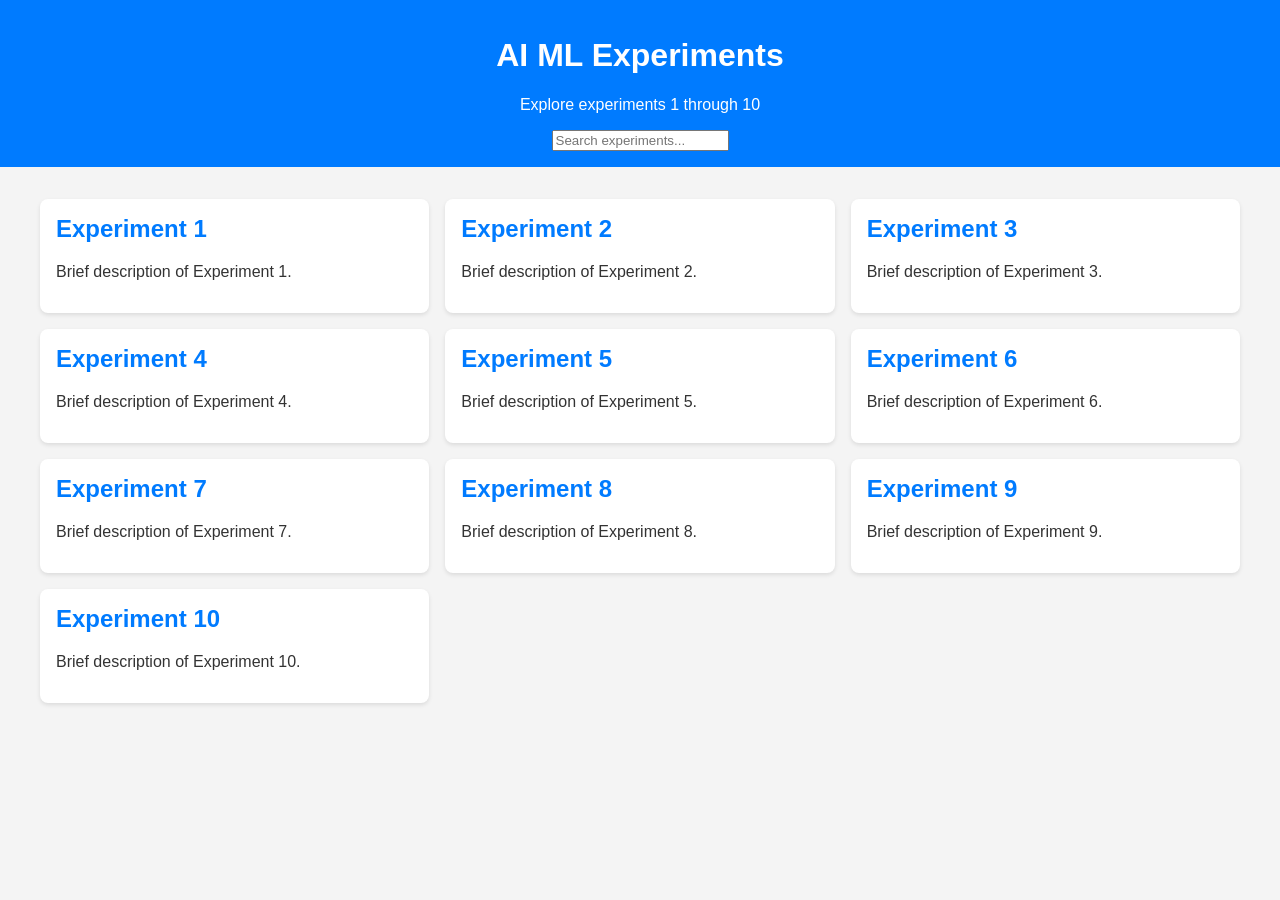
==== index.html @ 82b72f1f "Initial commit - experiments website" ====
<!doctype html>
<html lang="en">
  <head>
    <meta charset="UTF-8" />
    <meta name="viewport" content="width=device-width, initial-scale=1.0" />
    <title>Experiments Collection</title>
    <link rel="stylesheet" href="style.css" />
  </head>
  <body>
    <header>
      <h1>AI ML Experiments</h1>
      <p>Explore experiments 1 through 10</p>
      <input type="text" id="search" placeholder="Search experiments..." />
    </header>
    <main>
      <div class="experiments-list">
        <div class="experiment-card">
          <h2><a href="exp1.html">Experiment 1</a></h2>
          <p>Brief description of Experiment 1.</p>
        </div>
        <div class="experiment-card">
          <h2><a href="exp2.html">Experiment 2</a></h2>
          <p>Brief description of Experiment 2.</p>
        </div>
        <div class="experiment-card">
          <h2><a href="exp3.html">Experiment 3</a></h2>
          <p>Brief description of Experiment 3.</p>
        </div>
        <div class="experiment-card">
          <h2><a href="exp4.html">Experiment 4</a></h2>
          <p>Brief description of Experiment 4.</p>
        </div>
        <div class="experiment-card">
          <h2><a href="exp5.html">Experiment 5</a></h2>
          <p>Brief description of Experiment 5.</p>
        </div>
        <div class="experiment-card">
          <h2><a href="exp6.html">Experiment 6</a></h2>
          <p>Brief description of Experiment 6.</p>
        </div>
        <div class="experiment-card">
          <h2><a href="exp7.html">Experiment 7</a></h2>
          <p>Brief description of Experiment 7.</p>
        </div>
        <div class="experiment-card">
          <h2><a href="exp8.html">Experiment 8</a></h2>
          <p>Brief description of Experiment 8.</p>
        </div>
        <div class="experiment-card">
          <h2><a href="exp9.html">Experiment 9</a></h2>
          <p>Brief description of Experiment 9.</p>
        </div>
        <div class="experiment-card">
          <h2><a href="exp10.html">Experiment 10</a></h2>
          <p>Brief description of Experiment 10.</p>
        </div>
      </div>
    </main>
    <script src="script.js"></script>
  </body>
</html>
---- style.css ----
body {
  font-family: Arial, sans-serif;
  margin: 0;
  padding: 0;
  background-color: #f4f4f4;
  color: #333;
}

header {
  background-color: #007bff;
  color: white;
  text-align: center;
  padding: 1rem;
}

main {
  max-width: 1200px;
  margin: 0 auto;
  padding: 2rem;
}

.experiments-list {
  display: grid;
  grid-template-columns: repeat(auto-fill, minmax(300px, 1fr));
  gap: 1rem;
}

.experiment-card {
  background-color: white;
  border-radius: 8px;
  box-shadow: 0 2px 4px rgba(0, 0, 0, 0.1);
  padding: 1rem;
  transition: transform 0.2s;
}

.experiment-card:hover {
  transform: translateY(-5px);
}

.experiment-card h2 {
  margin-top: 0;
}

.experiment-card a {
  text-decoration: none;
  color: #007bff;
}

.experiment-card a:hover {
  text-decoration: underline;
}

.navigation {
  display: flex;
  justify-content: space-between;
  align-items: center;
  margin-top: 2rem;
}

.navigation a {
  padding: 0.5rem 1rem;
  background-color: #007bff;
  color: white;
  text-decoration: none;
  border-radius: 4px;
}

.navigation a:hover {
  background-color: #0056b3;
}

.navigation .back-button {
  background-color: #28a745;
}

.navigation .back-button:hover {
  background-color: #218838;
}

.experiment-content {
  line-height: 1.6;
}

.experiment-content h1,
.experiment-content h2,
.experiment-content h3 {
  color: #007bff;
}
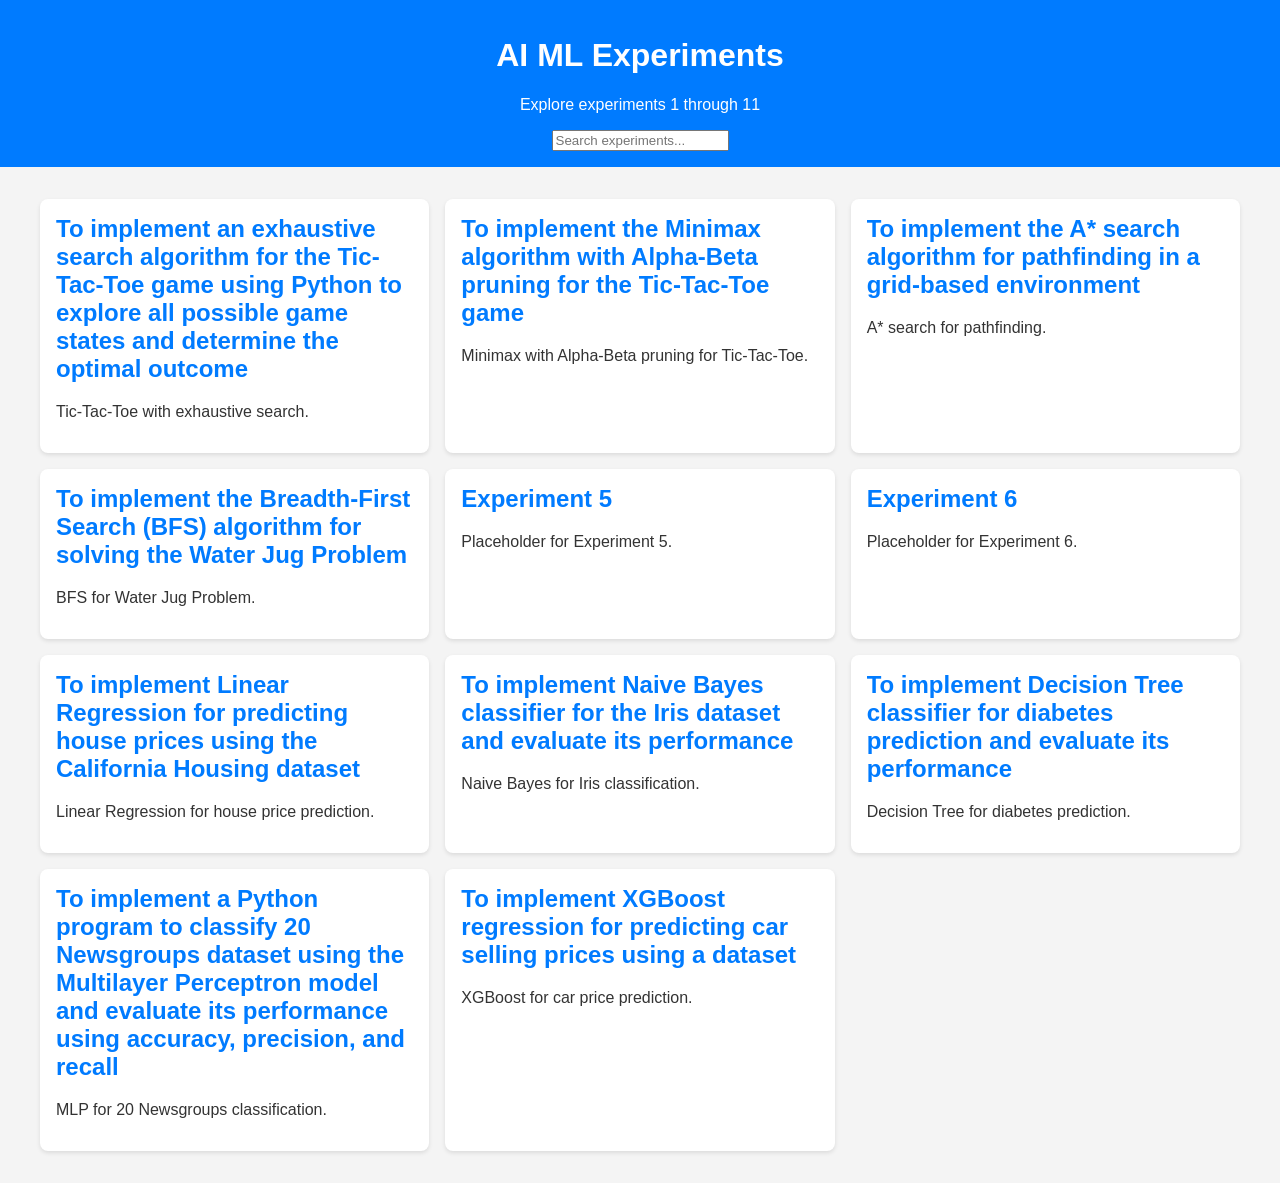
==== commit dab69245: "Added copy button" ====
--- a/index.html
+++ b/index.html
@@ -9,50 +9,54 @@
   <body>
     <header>
       <h1>AI ML Experiments</h1>
-      <p>Explore experiments 1 through 10</p>
+      <p>Explore experiments 1 through 11</p>
       <input type="text" id="search" placeholder="Search experiments..." />
     </header>
     <main>
       <div class="experiments-list">
         <div class="experiment-card">
-          <h2><a href="exp1.html">Experiment 1</a></h2>
-          <p>Brief description of Experiment 1.</p>
+          <h2><a href="exp1.html">To implement an exhaustive search algorithm for the Tic-Tac-Toe game using Python to explore all possible game states and determine the optimal outcome</a></h2>
+          <p>Tic-Tac-Toe with exhaustive search.</p>
         </div>
         <div class="experiment-card">
-          <h2><a href="exp2.html">Experiment 2</a></h2>
-          <p>Brief description of Experiment 2.</p>
+          <h2><a href="exp2.html">To implement the Minimax algorithm with Alpha-Beta pruning for the Tic-Tac-Toe game</a></h2>
+          <p>Minimax with Alpha-Beta pruning for Tic-Tac-Toe.</p>
         </div>
         <div class="experiment-card">
-          <h2><a href="exp3.html">Experiment 3</a></h2>
-          <p>Brief description of Experiment 3.</p>
+          <h2><a href="exp3.html">To implement the A* search algorithm for pathfinding in a grid-based environment</a></h2>
+          <p>A* search for pathfinding.</p>
         </div>
         <div class="experiment-card">
-          <h2><a href="exp4.html">Experiment 4</a></h2>
-          <p>Brief description of Experiment 4.</p>
+          <h2><a href="exp4.html">To implement the Breadth-First Search (BFS) algorithm for solving the Water Jug Problem</a></h2>
+          <p>BFS for Water Jug Problem.</p>
         </div>
         <div class="experiment-card">
           <h2><a href="exp5.html">Experiment 5</a></h2>
-          <p>Brief description of Experiment 5.</p>
+          <p>Placeholder for Experiment 5.</p>
         </div>
         <div class="experiment-card">
           <h2><a href="exp6.html">Experiment 6</a></h2>
-          <p>Brief description of Experiment 6.</p>
+          <p>Placeholder for Experiment 6.</p>
         </div>
         <div class="experiment-card">
-          <h2><a href="exp7.html">Experiment 7</a></h2>
-          <p>Brief description of Experiment 7.</p>
+          <h2><a href="exp7.html">To implement Linear Regression for predicting house prices using the California Housing dataset</a></h2>
+          <p>Linear Regression for house price prediction.</p>
         </div>
         <div class="experiment-card">
-          <h2><a href="exp8.html">Experiment 8</a></h2>
-          <p>Brief description of Experiment 8.</p>
+          <h2><a href="exp8.html">To implement Naive Bayes classifier for the Iris dataset and evaluate its performance</a></h2>
+          <p>Naive Bayes for Iris classification.</p>
         </div>
         <div class="experiment-card">
-          <h2><a href="exp9.html">Experiment 9</a></h2>
-          <p>Brief description of Experiment 9.</p>
+          <h2><a href="exp9.html">To implement Decision Tree classifier for diabetes prediction and evaluate its performance</a></h2>
+          <p>Decision Tree for diabetes prediction.</p>
         </div>
         <div class="experiment-card">
-          <h2><a href="exp10.html">Experiment 10</a></h2>
-          <p>Brief description of Experiment 10.</p>
+          <h2><a href="exp10.html">To implement a Python program to classify 20 Newsgroups dataset using the Multilayer Perceptron model and evaluate its performance using accuracy, precision, and recall</a></h2>
+          <p>MLP for 20 Newsgroups classification.</p>
+        </div>
+        <div class="experiment-card">
+          <h2><a href="exp11.html">To implement XGBoost regression for predicting car selling prices using a dataset</a></h2>
+          <p>XGBoost for car price prediction.</p>
         </div>
       </div>
     </main>
--- a/style.css
+++ b/style.css
@@ -50,6 +50,20 @@
   text-decoration: underline;
 }
 
+.copy-btn {
+  background-color: #007bff;
+  color: white;
+  border: none;
+  padding: 0.5rem 1rem;
+  border-radius: 4px;
+  cursor: pointer;
+  margin-bottom: 0.5rem;
+}
+
+.copy-btn:hover {
+  background-color: #0056b3;
+}
+
 .navigation {
   display: flex;
   justify-content: space-between;
